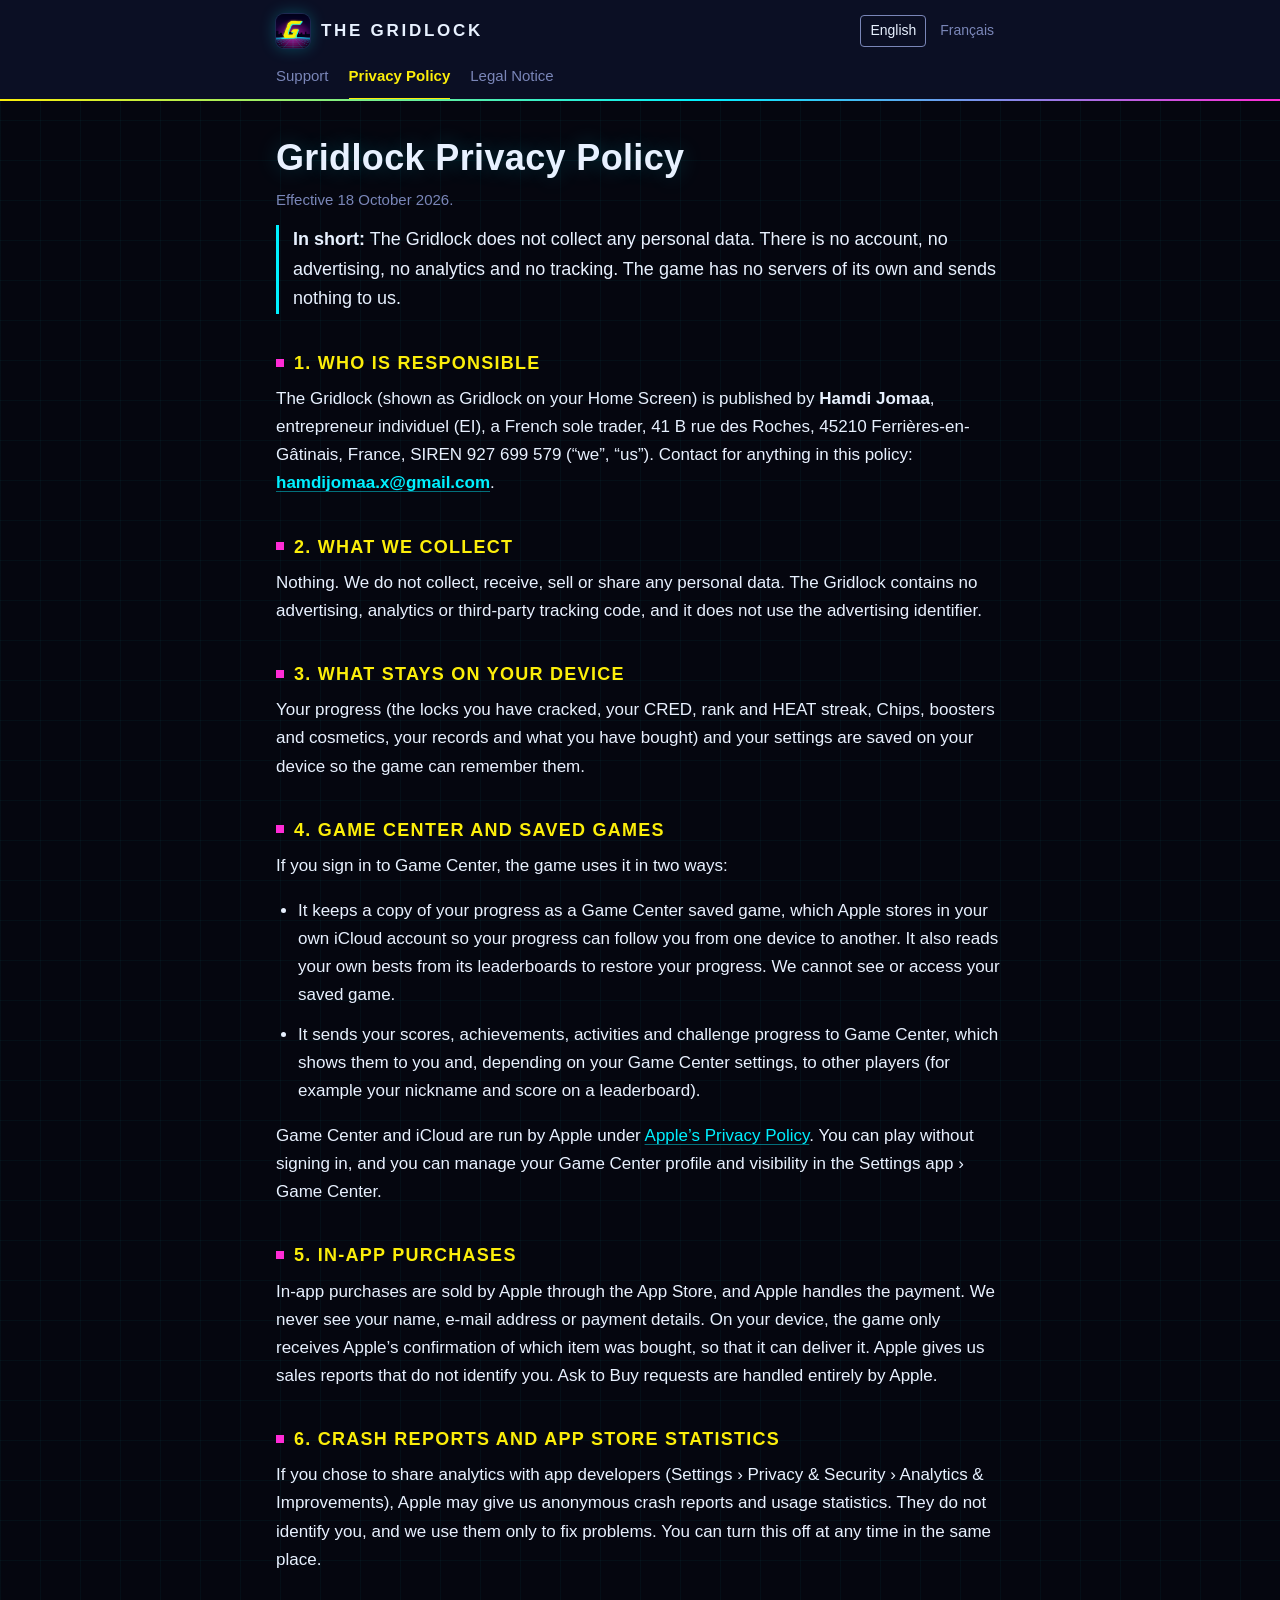
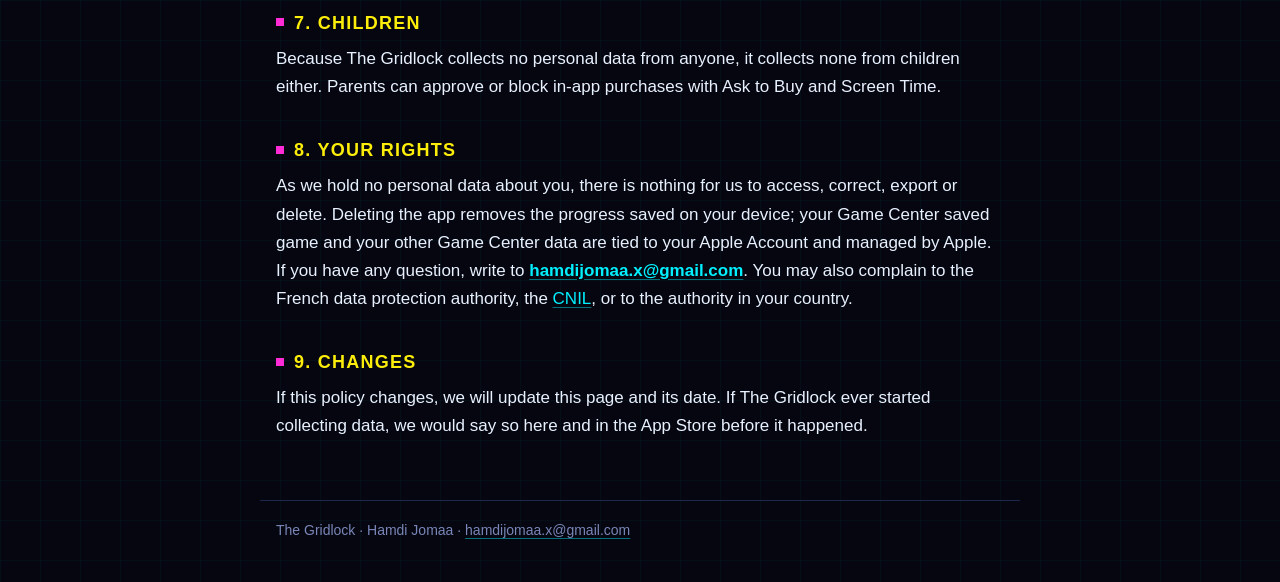
==== en/privacy.html @ 792bec83 "Gridlock support, privacy policy and legal notice (EN/FR)" ====
<!doctype html>
<html lang="en" dir="ltr">
<head>
<meta charset="utf-8">
<meta name="viewport" content="width=device-width, initial-scale=1">
<meta name="color-scheme" content="dark">
<meta name="theme-color" content="#0B0F24">
<title>Privacy Policy · The Gridlock</title>
<meta name="description" content="The Gridlock collects no personal data: no account, no ads, no analytics, no tracking and no servers of its own.">
<link rel="canonical" href="https://hamdij0maa.github.io/gridlock-legal/en/privacy.html">
<link rel="alternate" hreflang="en" href="https://hamdij0maa.github.io/gridlock-legal/en/privacy.html">
<link rel="alternate" hreflang="fr" href="https://hamdij0maa.github.io/gridlock-legal/fr/privacy.html">
<link rel="alternate" hreflang="x-default" href="https://hamdij0maa.github.io/gridlock-legal/en/privacy.html">
<link rel="icon" href="../icon.png">
<link rel="stylesheet" href="../style.css">
</head>
<body>
<header>
<div class="bar"><a class="brand" href="support.html"><img src="../icon.png" alt="">The Gridlock</a>
<nav class="lang" aria-label="Language / Langue"><a href="../en/privacy.html" lang="en" hreflang="en" aria-current="true">English</a><a href="../fr/privacy.html" lang="fr" hreflang="fr">Français</a></nav></div>
<nav class="docs" aria-label="Pages"><a href="support.html">Support</a><a href="privacy.html" aria-current="page">Privacy Policy</a><a href="legal-notice.html">Legal Notice</a></nav>
</header>
<main>
<h1 id="top">Gridlock Privacy Policy</h1>
<p class="date">Effective 18 October 2026.</p>
<p class="lead"><strong>In short:</strong> The Gridlock does not collect any personal data. There is no account, no advertising, no analytics and no tracking. The game has no servers of its own and sends nothing to us.</p>

<h2 id="1-who-is-responsible">1. Who is responsible</h2>
<p>The Gridlock (shown as Gridlock on your Home Screen) is published by <strong>Hamdi Jomaa</strong>, entrepreneur individuel (EI), a French sole trader, 41 B rue des Roches, 45210 Ferrières-en-Gâtinais, France, SIREN 927 699 579 (“we”, “us”). Contact for anything in this policy: <strong><a href="mailto:hamdijomaa.x@gmail.com">hamdijomaa.x@gmail.com</a></strong>.</p>

<h2 id="2-what-we-collect">2. What we collect</h2>
<p>Nothing. We do not collect, receive, sell or share any personal data. The Gridlock contains no advertising, analytics or third-party tracking code, and it does not use the advertising identifier.</p>

<h2 id="3-on-your-device">3. What stays on your device</h2>
<p>Your progress (the locks you have cracked, your CRED, rank and HEAT streak, Chips, boosters and cosmetics, your records and what you have bought) and your settings are saved on your device so the game can remember them.</p>

<h2 id="4-game-center">4. Game Center and saved games</h2>
<p>If you sign in to Game Center, the game uses it in two ways:</p>
<ul>
<li>It keeps a copy of your progress as a Game Center saved game, which Apple stores in your own iCloud account so your progress can follow you from one device to another. It also reads your own bests from its leaderboards to restore your progress. We cannot see or access your saved game.</li>
<li>It sends your scores, achievements, activities and challenge progress to Game Center, which shows them to you and, depending on your Game Center settings, to other players (for example your nickname and score on a leaderboard).</li>
</ul>
<p>Game Center and iCloud are run by Apple under <a href="https://www.apple.com/legal/privacy/">Apple’s Privacy Policy</a>. You can play without signing in, and you can manage your Game Center profile and visibility in the Settings app › Game Center.</p>

<h2 id="5-purchases">5. In-app purchases</h2>
<p>In-app purchases are sold by Apple through the App Store, and Apple handles the payment. We never see your name, e-mail address or payment details. On your device, the game only receives Apple’s confirmation of which item was bought, so that it can deliver it. Apple gives us sales reports that do not identify you. Ask to Buy requests are handled entirely by Apple.</p>

<h2 id="6-crash-reports">6. Crash reports and App Store statistics</h2>
<p>If you chose to share analytics with app developers (Settings › Privacy &amp; Security › Analytics &amp; Improvements), Apple may give us anonymous crash reports and usage statistics. They do not identify you, and we use them only to fix problems. You can turn this off at any time in the same place.</p>

<h2 id="7-children">7. Children</h2>
<p>Because The Gridlock collects no personal data from anyone, it collects none from children either. Parents can approve or block in-app purchases with Ask to Buy and Screen Time.</p>

<h2 id="8-your-rights">8. Your rights</h2>
<p>As we hold no personal data about you, there is nothing for us to access, correct, export or delete. Deleting the app removes the progress saved on your device; your Game Center saved game and your other Game Center data are tied to your Apple Account and managed by Apple. If you have any question, write to <strong><a href="mailto:hamdijomaa.x@gmail.com">hamdijomaa.x@gmail.com</a></strong>. You may also complain to the French data protection authority, the <a href="https://www.cnil.fr">CNIL</a>, or to the authority in your country.</p>

<h2 id="9-changes">9. Changes</h2>
<p>If this policy changes, we will update this page and its date. If The Gridlock ever started collecting data, we would say so here and in the App Store before it happened.</p>
</main>
<footer>The Gridlock · Hamdi Jomaa · <a href="mailto:hamdijomaa.x@gmail.com">hamdijomaa.x@gmail.com</a></footer>
</body>
</html>
---- style.css ----
/* The Gridlock: support, privacy and legal pages. Dark-first, dependency-free. */
:root{color-scheme:dark;--bg:#05060F;--panel:#0B0F24;--panel2:#121939;--fg:#E8F1FF;--dim:#7A86B8;--line:#1E2750;--yellow:#FCEE0A;--cyan:#00F0FF;--magenta:#FF2BD6;--ink:#05060F}
*{box-sizing:border-box}
html{-webkit-text-size-adjust:100%;background:var(--bg)}
body{margin:0;min-height:100vh;color:var(--fg);background-color:var(--bg);
  background-image:linear-gradient(rgba(0,240,255,.035) 1px,transparent 1px),linear-gradient(90deg,rgba(0,240,255,.035) 1px,transparent 1px);background-size:40px 40px;
  font:17px/1.65 -apple-system,BlinkMacSystemFont,"SF Pro Text","Segoe UI",Roboto,"Helvetica Neue","Noto Sans",sans-serif}
::selection{background:var(--magenta);color:var(--ink)}
a{color:var(--cyan);text-decoration:underline;text-decoration-color:rgba(0,240,255,.45);text-underline-offset:3px}
a:hover{text-decoration-color:currentColor}
:focus-visible{outline:2px solid var(--yellow);outline-offset:3px;border-radius:3px}
strong{font-weight:700}

/* Header */
header{position:relative;background:var(--panel);border-bottom:1px solid var(--line)}
header::after{content:"";position:absolute;left:0;right:0;bottom:-1px;height:2px;background:linear-gradient(90deg,var(--yellow),var(--cyan) 55%,var(--magenta))}
.bar{max-width:760px;margin:0 auto;padding:14px 16px 10px;display:flex;flex-wrap:wrap;gap:8px 16px;align-items:center;justify-content:space-between}
.brand{display:inline-flex;align-items:center;gap:11px;color:var(--fg);font-weight:800;letter-spacing:.16em;text-transform:uppercase;text-decoration:none}
.brand img{width:34px;height:34px;border-radius:8px;box-shadow:0 0 0 1px var(--line),0 0 16px rgba(0,240,255,.28)}
nav.lang{display:flex;gap:4px;font-size:14px}
nav.lang a{color:var(--dim);text-decoration:none;padding:3px 9px;border:1px solid transparent;border-radius:4px}
nav.lang a:hover{color:var(--fg);border-color:var(--dim)}
nav.lang a[aria-current]{color:var(--fg);border-color:var(--dim)}
nav.docs{max-width:760px;margin:0 auto;padding:0 16px;display:flex;flex-wrap:wrap;gap:0 20px;font-size:15px}
nav.docs a{color:var(--dim);text-decoration:none;padding:6px 0 9px;border-bottom:2px solid transparent}
nav.docs a:hover{color:var(--fg)}
nav.docs a[aria-current]{color:var(--yellow);font-weight:700;border-bottom-color:var(--yellow)}

/* Content */
main{max-width:760px;margin:0 auto;padding:28px 16px 48px;overflow-wrap:anywhere}
h1{font-size:clamp(28px,6vw,36px);line-height:1.15;margin:8px 0 10px;letter-spacing:.01em;text-shadow:0 0 22px rgba(0,240,255,.22)}
h2{font-size:18px;line-height:1.3;margin:38px 0 10px;color:var(--yellow);text-transform:uppercase;letter-spacing:.07em}
h2::before{content:"";display:inline-block;width:8px;height:8px;margin-inline-end:10px;vertical-align:.12em;background:var(--magenta)}
h3{font-size:17px;line-height:1.35;margin:24px 0 6px}
p,li,dd{margin:0 0 12px}
ul,ol{padding-inline-start:22px}
.lead{font-size:18px;padding-inline-start:14px;border-inline-start:3px solid var(--cyan)}
.date{color:var(--dim);font-size:15px}
.toc{font-size:15px;color:var(--dim)}
dl{margin:10px 0 16px}
dt{font-weight:700;color:var(--cyan);margin-top:10px}
dd{margin-inline-start:0;padding-inline-start:14px;border-inline-start:1px solid var(--line)}
kbd{font:600 .82em ui-monospace,SFMono-Regular,Menlo,Consolas,monospace;padding:1px 6px;border:1px solid var(--dim);border-bottom-width:2px;border-radius:4px;background:var(--panel);white-space:nowrap}
code{font-family:ui-monospace,SFMono-Regular,Menlo,Consolas,monospace;font-size:.88em;background:var(--panel);padding:1px 5px;border-radius:4px}
hr{border:0;border-top:1px solid var(--line);margin:28px 0}
.table{overflow-x:auto;overflow-wrap:normal;margin:12px 0 18px;border:1px solid var(--line);border-radius:6px;background:var(--panel)}
table{border-collapse:collapse;width:100%;font-size:15px;line-height:1.45}
th,td{text-align:start;vertical-align:top;padding:9px 11px;border-bottom:1px solid var(--line)}
tr:last-child td{border-bottom:0}
th{background:var(--panel2);color:var(--cyan);font-weight:700;font-size:13px;text-transform:uppercase;letter-spacing:.06em}
td:first-child{font-weight:600}
td:nth-child(2){white-space:nowrap}
.note{color:var(--dim);font-size:15px}
.store{display:inline-block;margin:10px 0 4px;padding:11px 20px;background:var(--yellow);color:var(--ink);font-weight:800;letter-spacing:.06em;text-transform:uppercase;text-decoration:none;font-size:15px;
  clip-path:polygon(12px 0,100% 0,100% calc(100% - 12px),calc(100% - 12px) 100%,0 100%,0 12px)}
.store:hover{background:var(--cyan)}
.store:focus-visible{clip-path:none;outline-offset:2px}

/* Hub pages */
ul.langs{list-style:none;padding:0;display:grid;grid-template-columns:repeat(auto-fill,minmax(180px,1fr));gap:10px}
ul.langs a{display:block;padding:12px 14px;border:1px solid var(--line);border-radius:6px;background:var(--panel);color:var(--fg);text-decoration:none;font-weight:600}
ul.langs a:hover{border-color:var(--cyan);color:var(--cyan)}

footer{max-width:760px;margin:0 auto;padding:18px 16px 40px;border-top:1px solid var(--line);color:var(--dim);font-size:14px}
footer a{color:var(--dim)}
footer a:hover{color:var(--fg)}

@media (forced-colors:active){h2::before,header::after{display:none}.store{clip-path:none;border:1px solid}}
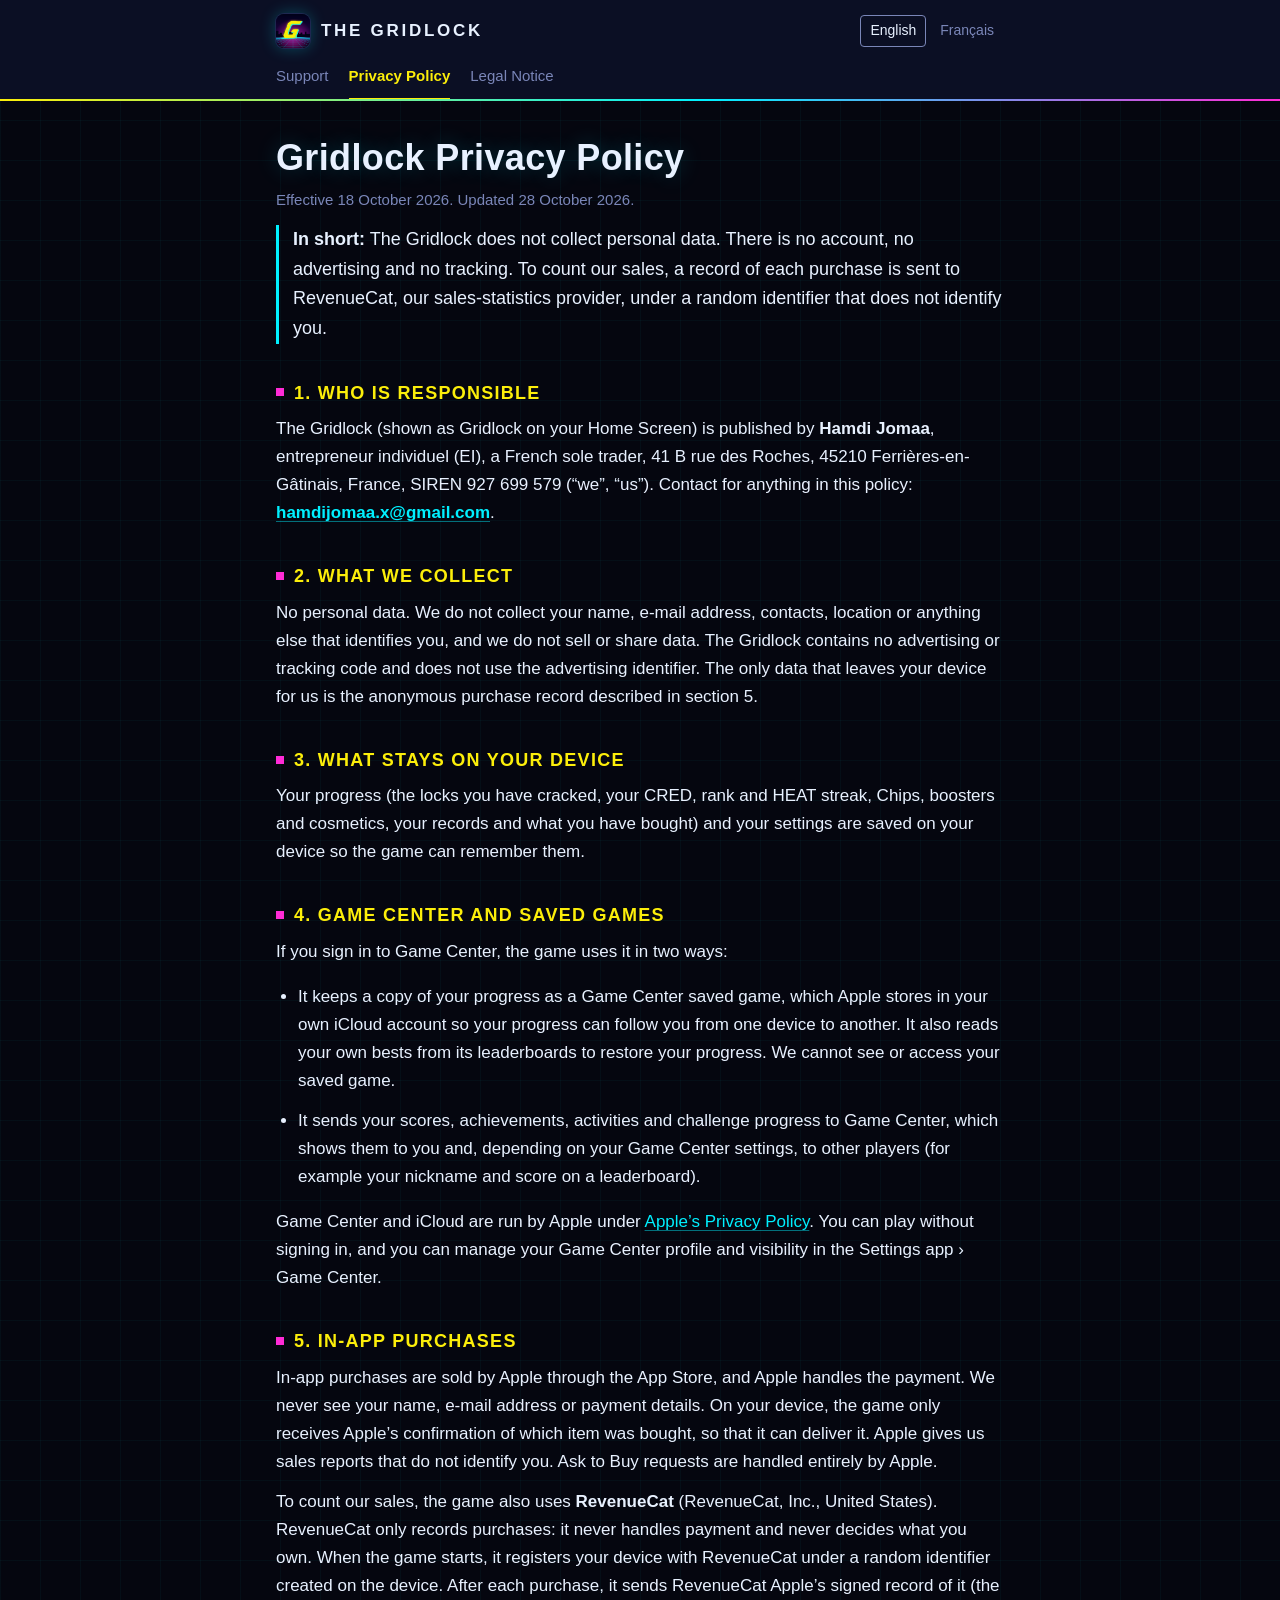
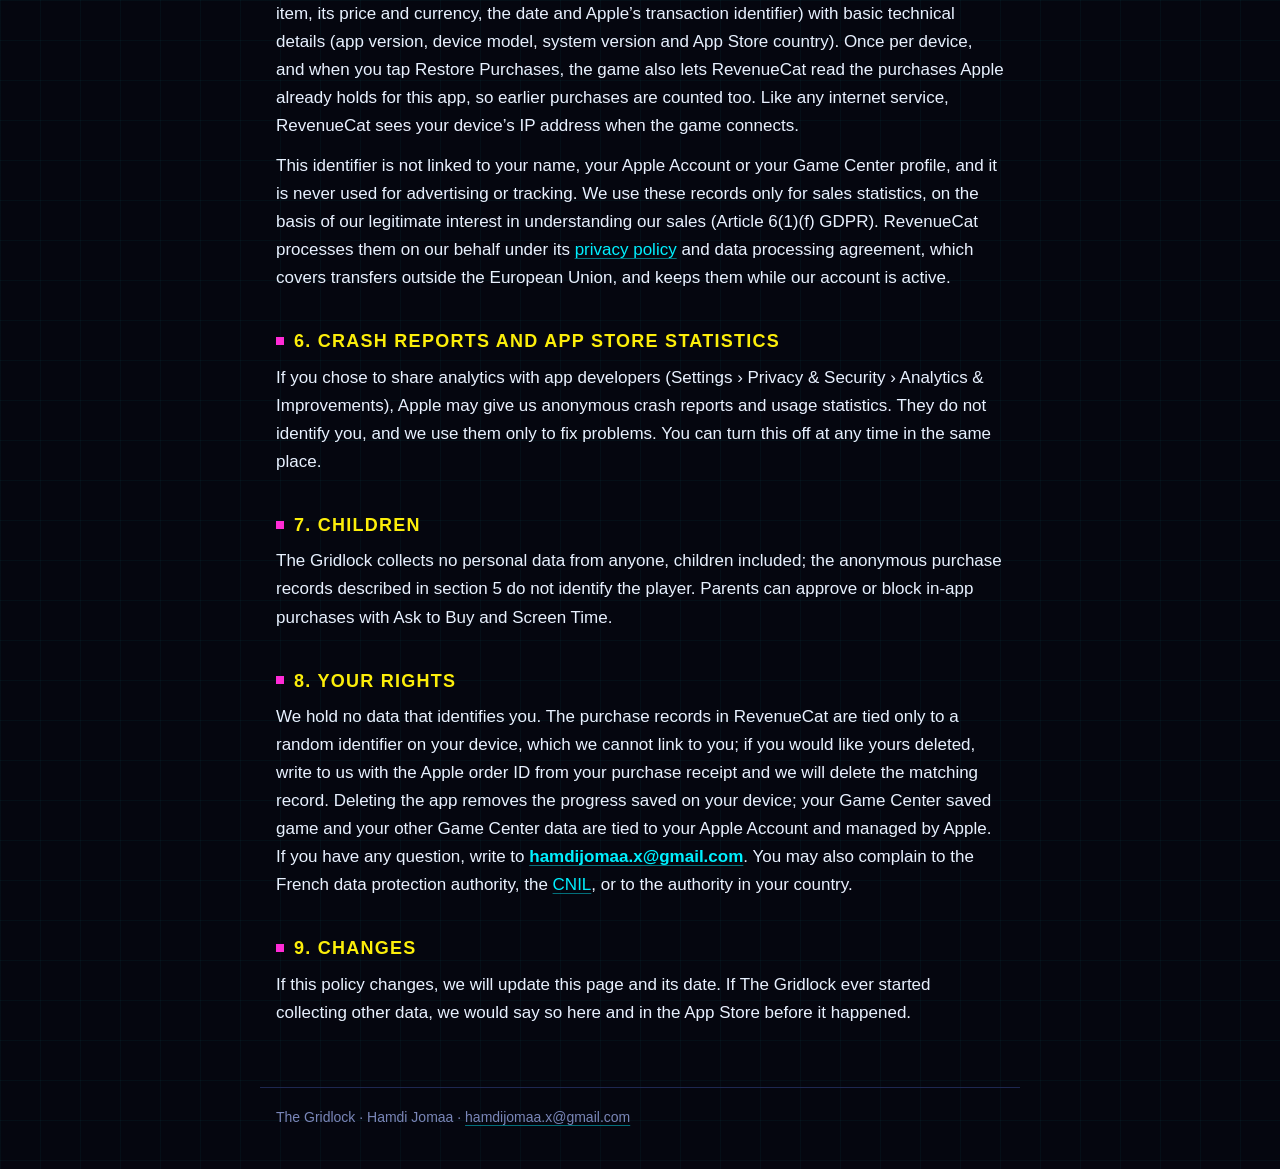
==== commit 52045f01: "Privacy policy: purchases counted anonymously with RevenueCat (EN/FR)" ====
--- a/en/privacy.html
+++ b/en/privacy.html
@@ -6,7 +6,7 @@
 <meta name="color-scheme" content="dark">
 <meta name="theme-color" content="#0B0F24">
 <title>Privacy Policy · The Gridlock</title>
-<meta name="description" content="The Gridlock collects no personal data: no account, no ads, no analytics, no tracking and no servers of its own.">
+<meta name="description" content="The Gridlock collects no personal data: no account, no ads, no tracking. Purchases are counted anonymously with RevenueCat.">
 <link rel="canonical" href="https://hamdij0maa.github.io/gridlock-legal/en/privacy.html">
 <link rel="alternate" hreflang="en" href="https://hamdij0maa.github.io/gridlock-legal/en/privacy.html">
 <link rel="alternate" hreflang="fr" href="https://hamdij0maa.github.io/gridlock-legal/fr/privacy.html">
@@ -22,14 +22,14 @@
 </header>
 <main>
 <h1 id="top">Gridlock Privacy Policy</h1>
-<p class="date">Effective 18 October 2026.</p>
-<p class="lead"><strong>In short:</strong> The Gridlock does not collect any personal data. There is no account, no advertising, no analytics and no tracking. The game has no servers of its own and sends nothing to us.</p>
+<p class="date">Effective 18 October 2026. Updated 28 October 2026.</p>
+<p class="lead"><strong>In short:</strong> The Gridlock does not collect personal data. There is no account, no advertising and no tracking. To count our sales, a record of each purchase is sent to RevenueCat, our sales-statistics provider, under a random identifier that does not identify you.</p>
 
 <h2 id="1-who-is-responsible">1. Who is responsible</h2>
 <p>The Gridlock (shown as Gridlock on your Home Screen) is published by <strong>Hamdi Jomaa</strong>, entrepreneur individuel (EI), a French sole trader, 41 B rue des Roches, 45210 Ferrières-en-Gâtinais, France, SIREN 927 699 579 (“we”, “us”). Contact for anything in this policy: <strong><a href="mailto:hamdijomaa.x@gmail.com">hamdijomaa.x@gmail.com</a></strong>.</p>
 
 <h2 id="2-what-we-collect">2. What we collect</h2>
-<p>Nothing. We do not collect, receive, sell or share any personal data. The Gridlock contains no advertising, analytics or third-party tracking code, and it does not use the advertising identifier.</p>
+<p>No personal data. We do not collect your name, e-mail address, contacts, location or anything else that identifies you, and we do not sell or share data. The Gridlock contains no advertising or tracking code and does not use the advertising identifier. The only data that leaves your device for us is the anonymous purchase record described in section 5.</p>
 
 <h2 id="3-on-your-device">3. What stays on your device</h2>
 <p>Your progress (the locks you have cracked, your CRED, rank and HEAT streak, Chips, boosters and cosmetics, your records and what you have bought) and your settings are saved on your device so the game can remember them.</p>
@@ -44,18 +44,20 @@
 
 <h2 id="5-purchases">5. In-app purchases</h2>
 <p>In-app purchases are sold by Apple through the App Store, and Apple handles the payment. We never see your name, e-mail address or payment details. On your device, the game only receives Apple’s confirmation of which item was bought, so that it can deliver it. Apple gives us sales reports that do not identify you. Ask to Buy requests are handled entirely by Apple.</p>
+<p>To count our sales, the game also uses <strong>RevenueCat</strong> (RevenueCat, Inc., United States). RevenueCat only records purchases: it never handles payment and never decides what you own. When the game starts, it registers your device with RevenueCat under a random identifier created on the device. After each purchase, it sends RevenueCat Apple’s signed record of it (the item, its price and currency, the date and Apple’s transaction identifier) with basic technical details (app version, device model, system version and App Store country). Once per device, and when you tap Restore Purchases, the game also lets RevenueCat read the purchases Apple already holds for this app, so earlier purchases are counted too. Like any internet service, RevenueCat sees your device’s IP address when the game connects.</p>
+<p>This identifier is not linked to your name, your Apple Account or your Game Center profile, and it is never used for advertising or tracking. We use these records only for sales statistics, on the basis of our legitimate interest in understanding our sales (Article 6(1)(f) GDPR). RevenueCat processes them on our behalf under its <a href="https://www.revenuecat.com/privacy">privacy policy</a> and data processing agreement, which covers transfers outside the European Union, and keeps them while our account is active.</p>
 
 <h2 id="6-crash-reports">6. Crash reports and App Store statistics</h2>
 <p>If you chose to share analytics with app developers (Settings › Privacy &amp; Security › Analytics &amp; Improvements), Apple may give us anonymous crash reports and usage statistics. They do not identify you, and we use them only to fix problems. You can turn this off at any time in the same place.</p>
 
 <h2 id="7-children">7. Children</h2>
-<p>Because The Gridlock collects no personal data from anyone, it collects none from children either. Parents can approve or block in-app purchases with Ask to Buy and Screen Time.</p>
+<p>The Gridlock collects no personal data from anyone, children included; the anonymous purchase records described in section 5 do not identify the player. Parents can approve or block in-app purchases with Ask to Buy and Screen Time.</p>
 
 <h2 id="8-your-rights">8. Your rights</h2>
-<p>As we hold no personal data about you, there is nothing for us to access, correct, export or delete. Deleting the app removes the progress saved on your device; your Game Center saved game and your other Game Center data are tied to your Apple Account and managed by Apple. If you have any question, write to <strong><a href="mailto:hamdijomaa.x@gmail.com">hamdijomaa.x@gmail.com</a></strong>. You may also complain to the French data protection authority, the <a href="https://www.cnil.fr">CNIL</a>, or to the authority in your country.</p>
+<p>We hold no data that identifies you. The purchase records in RevenueCat are tied only to a random identifier on your device, which we cannot link to you; if you would like yours deleted, write to us with the Apple order ID from your purchase receipt and we will delete the matching record. Deleting the app removes the progress saved on your device; your Game Center saved game and your other Game Center data are tied to your Apple Account and managed by Apple. If you have any question, write to <strong><a href="mailto:hamdijomaa.x@gmail.com">hamdijomaa.x@gmail.com</a></strong>. You may also complain to the French data protection authority, the <a href="https://www.cnil.fr">CNIL</a>, or to the authority in your country.</p>
 
 <h2 id="9-changes">9. Changes</h2>
-<p>If this policy changes, we will update this page and its date. If The Gridlock ever started collecting data, we would say so here and in the App Store before it happened.</p>
+<p>If this policy changes, we will update this page and its date. If The Gridlock ever started collecting other data, we would say so here and in the App Store before it happened.</p>
 </main>
 <footer>The Gridlock · Hamdi Jomaa · <a href="mailto:hamdijomaa.x@gmail.com">hamdijomaa.x@gmail.com</a></footer>
 </body>
